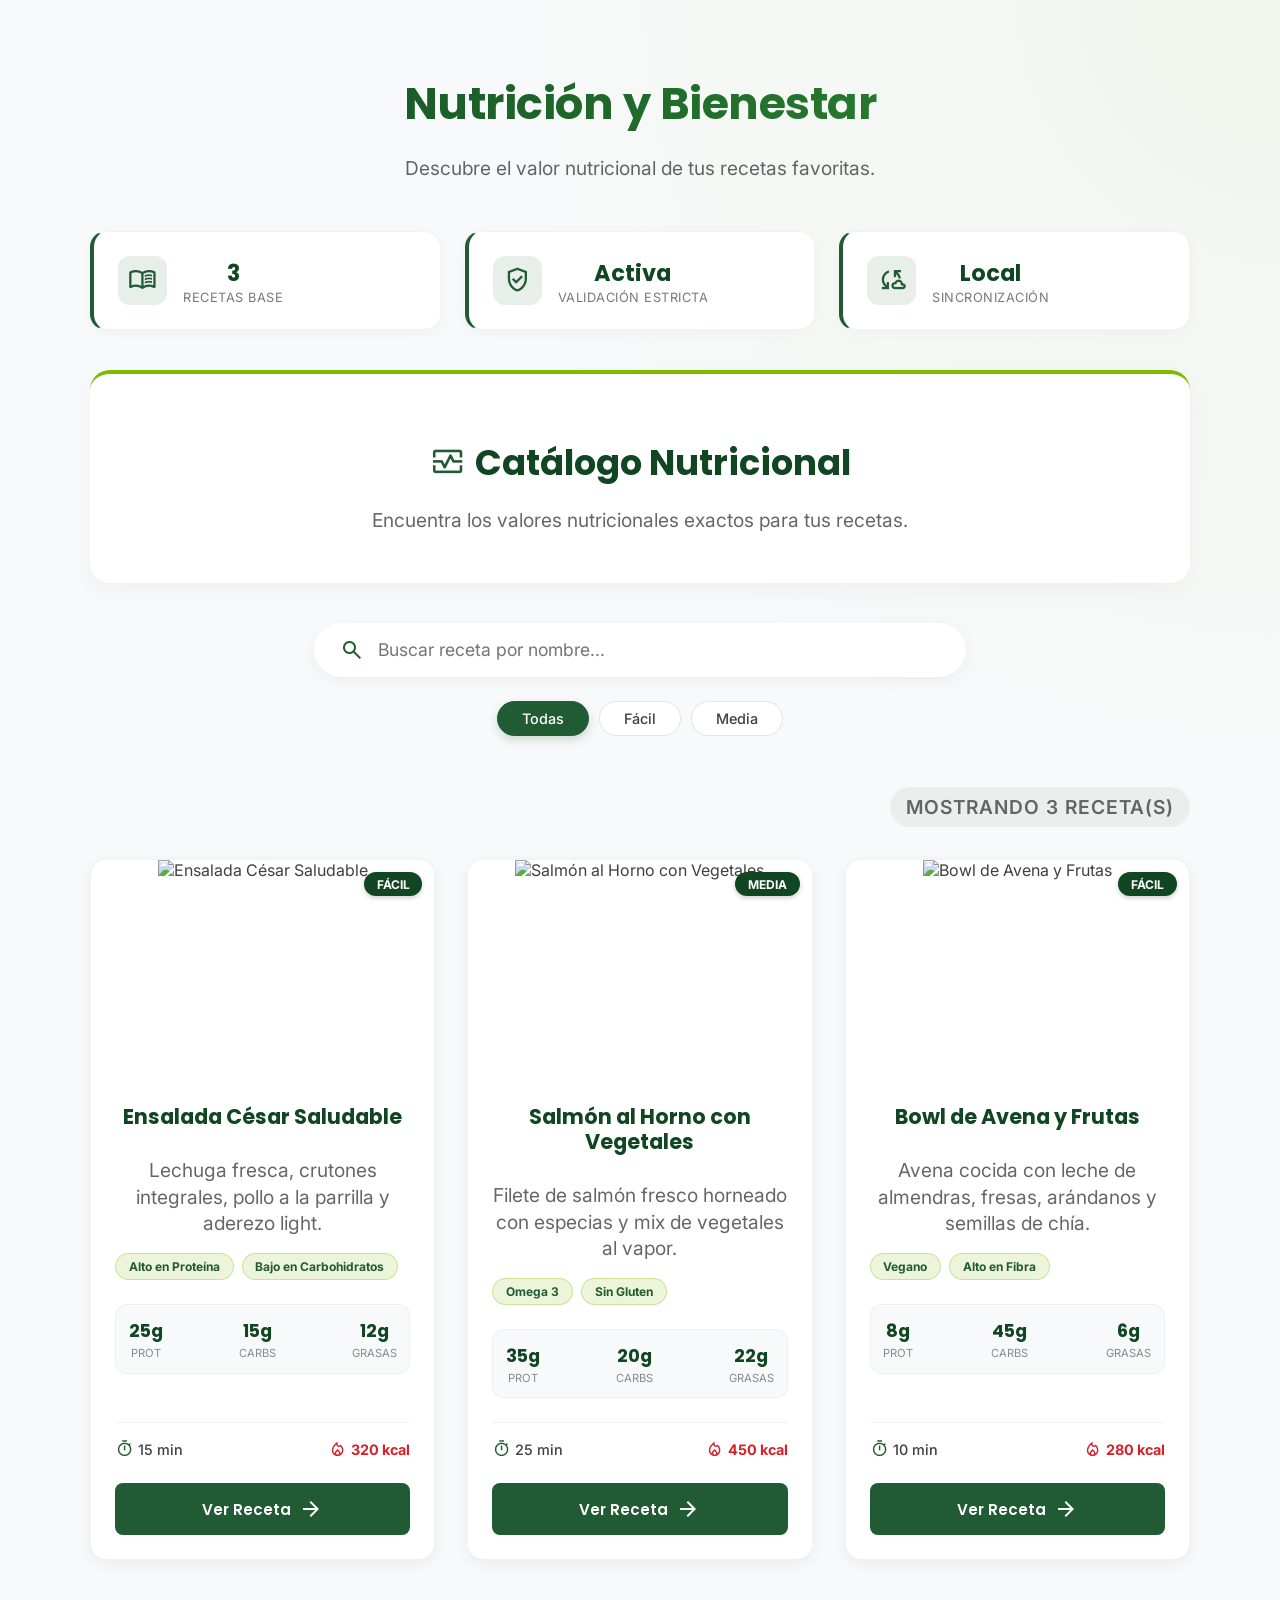
==== modulos/nutricion/index.html @ 036d816c "feat(nutricion): agrega filtros rapidos, animaciones y gradiente en el titulo" ====
<!DOCTYPE html>
<html lang="es">
<head>
    <meta charset="UTF-8">
    <meta name="viewport" content="width=device-width, initial-scale=1.0">
    <title>Nutrición - Sazón</title>
    <link rel="stylesheet" href="../../assets/css/variables.css">
    <link rel="stylesheet" href="../../assets/css/sazon.css">
    <link href="https://fonts.googleapis.com/css2?family=Inter:wght@400;500&family=Poppins:wght@600;700&display=swap" rel="stylesheet">
    <link rel="stylesheet" href="https://fonts.googleapis.com/css2?family=Material+Symbols+Outlined:opsz,wght,FILL,GRAD@24,400,0,0" />
    <link rel="stylesheet" href="nutricion.css">
</head>
<body>
    <div id="navbar"></div>
    <main class="nutricion-wrapper">
        <header class="nutricion-header">
            <div class="header-text">
                <h1>Nutrición y Bienestar</h1>
                <p>Descubre el valor nutricional de tus recetas favoritas.</p>
            </div>
<!-- 5: Santiago - Interfaz de Busqueda y Tarjetas -->
<div class="nutricion-seccion-santiago">
    <div class="stats-grid">
        <div class="stat-card">
            <span class="material-symbols-outlined stat-icon">menu_book</span>
            <div class="stat-info">
                <span class="stat-value">3</span>
                <span class="stat-label">Recetas Base</span>
            </div>
        </div>
        <div class="stat-card">
            <span class="material-symbols-outlined stat-icon">verified_user</span>
            <div class="stat-info">
                <span class="stat-value">Activa</span>
                <span class="stat-label">Validación Estricta</span>
            </div>
        </div>
        <div class="stat-card">
            <span class="material-symbols-outlined stat-icon">cloud_sync</span>
            <div class="stat-info">
                <span class="stat-value">Local</span>
                <span class="stat-label">Sincronización</span>
            </div>
        </div>
    </div>
    <div class="nutricion-hero">
        <h2 style="display: flex; justify-content: center; align-items: center; gap: 10px;"><span class="material-symbols-outlined" style="font-size: 2.2rem;">monitor_heart</span> Catálogo Nutricional</h2>
        <p>Encuentra los valores nutricionales exactos para tus recetas.</p>
    </div>
    <div class="search-box">
        <span class="material-symbols-outlined search-icon">search</span>
        <input type="text" id="buscador-nutricion" placeholder="Buscar receta por nombre..." maxlength="30" required>
    </div>
    <div class="filtros-rapidos">
        <button class="filtro-btn activo" data-filtro="todas">Todas</button>
        <button class="filtro-btn" data-filtro="Fácil">Fácil</button>
        <button class="filtro-btn" data-filtro="Media">Media</button>
    </div>
    <p id="error-busqueda" class="error-validacion">Por favor, ingrese un término de búsqueda válido (solo letras).</p>
    <p id="contador-resultados" class="contador-texto"></p>
    <div id="lista-nutricion" class="grid-recetas"></div>
</div>
</header>
</main>
<div id="footer"></div>
<script src="../../assets/js/layout.js"></script>
<script type="module" src="nutricion.ui.js"></script>
</body>
</html>
---- modulos/nutricion/nutricion.css ----
/* =========================================
   MÓDULO DE NUTRICIÓN - DISEÑO CORPORATIVO
   Paleta de colores oficial (Nutresa)
   ========================================= */

/* Variables locales por si el archivo global falla */
:root {
    --verde-noche: #114622;
    --verde-nutresa: #215B33;
    --verde-hoja: #308E33;
    --lima: #7FBA00;
    --verde-agua: #569E8F;
    --rojo-nutresa: #D6212A;
    --cafe-oscuro: #2A1605;
    --gris-texto: #3F4040;
    --marfil: #F4E4B8;
}

body {
    background-color: #F8F9FA; /* Fondo limpio, no tan amarillo */
    background-image: radial-gradient(circle at top right, rgba(127, 186, 0, 0.05), transparent 40%);
}

.nutricion-seccion-santiago {
    max-width: 1100px;
    margin: 0 auto;
    padding: 2rem 1rem;
    font-family: 'Inter', sans-serif;
    color: var(--gris-texto);
}

/* --- Stats Grid (Como en la imagen del profesor) --- */
.stats-grid {
    display: grid;
    grid-template-columns: repeat(auto-fit, minmax(200px, 1fr));
    gap: 1.5rem;
    margin-bottom: 2.5rem;
}

.stat-card {
    background: #ffffff;
    padding: 1.5rem;
    border-radius: 16px;
    display: flex;
    align-items: center;
    gap: 1rem;
    box-shadow: 0 4px 15px rgba(0,0,0,0.03);
    border: 1px solid rgba(0,0,0,0.05);
    border-left: 4px solid var(--verde-nutresa);
}

.stat-icon {
    background: rgba(33, 91, 51, 0.1);
    color: var(--verde-nutresa);
    padding: 10px;
    border-radius: 12px;
    font-size: 1.8rem;
}

.stat-info {
    display: flex;
    flex-direction: column;
}

.stat-value {
    font-family: 'Poppins', sans-serif;
    font-size: 1.4rem;
    font-weight: 700;
    color: var(--verde-noche);
}

.stat-label {
    font-size: 0.8rem;
    color: var(--gris-texto);
    opacity: 0.7;
    text-transform: uppercase;
    letter-spacing: 0.5px;
}

/* --- Hero Header --- */
.nutricion-hero {
    text-align: center;
    margin-bottom: 2.5rem;
    padding: 2rem;
    background: #ffffff;
    border-radius: 20px;
    box-shadow: 0 8px 25px rgba(0,0,0,0.04);
    border-top: 4px solid var(--lima); /* El color Lima resalta mucho */
}

.nutricion-hero h2 {
    font-family: 'Poppins', sans-serif;
    color: var(--verde-noche);
    font-size: 2.2rem;
    display: flex;
    justify-content: center;
    align-items: center;
    gap: 12px;
    margin-bottom: 0.5rem;
}

.nutricion-hero h2 .material-symbols-outlined {
    color: var(--verde-nutresa);
    font-size: 2.5rem;
}

.nutricion-hero p {
    color: var(--gris-texto);
    opacity: 0.8;
    font-size: 1.1rem;
}

/* --- Buscador --- */
.search-box {
    display: flex;
    align-items: center;
    max-width: 600px;
    margin: 0 auto 1.5rem auto;
    background: #ffffff;
    padding: 0.8rem 1.5rem;
    border-radius: 50px;
    box-shadow: 0 4px 15px rgba(0,0,0,0.05);
    border: 2px solid transparent;
    transition: all 0.3s ease;
}

.search-box:focus-within {
    border-color: var(--lima);
    box-shadow: 0 6px 20px rgba(127, 186, 0, 0.15);
}

.search-icon {
    color: var(--verde-nutresa);
    font-size: 1.5rem;
    margin-right: 12px;
}

.search-box input {
    border: none;
    outline: none;
    width: 100%;
    font-size: 1.1rem;
    color: var(--gris-texto);
    background: transparent;
    font-family: 'Inter', sans-serif;
}

/* --- Contador --- */
.contador-texto {
    font-size: 0.9rem;
    color: var(--verde-nutresa);
    background: rgba(33, 91, 51, 0.08);
    padding: 0.5rem 1rem;
    border-radius: 20px;
    margin-bottom: 2rem;
    font-weight: 600;
    display: inline-block;
    text-transform: uppercase;
    letter-spacing: 1px;
    position: relative;
    left: 50%;
    transform: translateX(-50%);
}

/* --- Grid de Recetas --- */
.grid-recetas {
    display: grid;
    grid-template-columns: repeat(auto-fill, minmax(320px, 1fr));
    gap: 2rem;
}

/* --- Tarjetas --- */
.tarjeta-receta {
    background: #ffffff;
    border-radius: 16px;
    overflow: hidden;
    box-shadow: 0 4px 15px rgba(0,0,0,0.06);
    transition: all 0.3s ease;
    display: flex;
    flex-direction: column;
    border: 1px solid rgba(0,0,0,0.05);
}

.tarjeta-receta:hover {
    transform: translateY(-5px);
    box-shadow: 0 12px 25px rgba(0,0,0,0.1);
    border-color: var(--lima);
}

.tarjeta-imagen {
    position: relative;
    height: 200px;
    width: 100%;
    overflow: hidden;
}

.tarjeta-imagen img {
    width: 100%;
    height: 100%;
    object-fit: cover;
    transition: transform 0.5s ease;
}

.tarjeta-receta:hover .tarjeta-imagen img {
    transform: scale(1.05);
}

.badge-dificultad {
    position: absolute;
    top: 12px;
    right: 12px;
    background: var(--verde-noche);
    color: #ffffff;
    padding: 0.3rem 0.8rem;
    border-radius: 20px;
    font-size: 0.75rem;
    font-weight: 700;
    text-transform: uppercase;
    box-shadow: 0 2px 5px rgba(0,0,0,0.2);
}

.tarjeta-contenido {
    padding: 1.5rem;
    display: flex;
    flex-direction: column;
    flex-grow: 1;
}

.tarjeta-contenido h3 {
    font-family: 'Poppins', sans-serif;
    color: var(--verde-noche);
    margin-bottom: 0.5rem;
    font-size: 1.3rem;
    line-height: 1.2;
}

.tarjeta-descripcion {
    font-size: 0.9rem;
    color: var(--gris-texto);
    opacity: 0.7;
    margin-bottom: 1rem;
    line-height: 1.4;
}

/* Etiquetas de Dieta (Usando el color Lima) */
.etiquetas-container {
    display: flex;
    flex-wrap: wrap;
    gap: 0.5rem;
    margin-bottom: 1.5rem;
}

.etiqueta-dieta {
    background: rgba(127, 186, 0, 0.15); /* Lima transparente */
    color: var(--verde-nutresa);
    font-size: 0.75rem;
    padding: 0.3rem 0.8rem;
    border-radius: 50px;
    font-weight: 700;
    border: 1px solid rgba(127, 186, 0, 0.3);
}

/* Macros */
.tarjeta-macros {
    display: flex;
    justify-content: space-between;
    background: #f8f9fa;
    border-radius: 12px;
    padding: 0.8rem;
    margin-bottom: 1.5rem;
    border: 1px solid rgba(0,0,0,0.04);
}

.macro {
    display: flex;
    flex-direction: column;
    align-items: center;
}

.macro .valor {
    font-family: 'Poppins', sans-serif;
    font-weight: 700;
    color: var(--verde-noche);
    font-size: 1.1rem;
}

.macro .label {
    font-size: 0.7rem;
    color: var(--gris-texto);
    opacity: 0.6;
    text-transform: uppercase;
    margin-top: 2px;
}

/* Detalles (Tiempo y Calorías) */
.tarjeta-detalles {
    display: flex;
    justify-content: space-between;
    align-items: center;
    border-top: 1px solid rgba(0,0,0,0.05);
    padding-top: 1rem;
    margin-bottom: 1.5rem;
    margin-top: auto;
}

.detalle {
    display: flex;
    align-items: center;
    gap: 4px;
    font-size: 0.9rem;
    color: var(--gris-texto);
    font-weight: 500;
}

.detalle .material-symbols-outlined {
    font-size: 1.2rem;
    color: var(--verde-nutresa);
}

.detalle.calorias {
    color: var(--rojo-nutresa);
    font-weight: 700;
}

.detalle.calorias .material-symbols-outlined {
    color: var(--rojo-nutresa);
}

/* Botón */
.btn-ver-receta {
    width: 100%;
    background: var(--verde-nutresa);
    color: #ffffff;
    border: none;
    padding: 0.9rem;
    border-radius: 8px;
    font-family: 'Poppins', sans-serif;
    font-weight: 600;
    font-size: 0.95rem;
    cursor: pointer;
    transition: background 0.3s ease;
    display: flex;
    justify-content: center;
    align-items: center;
    gap: 8px;
}

.btn-ver-receta:hover {
    background: var(--verde-noche);
}

/* Estados */
.no-resultados {
    grid-column: 1 / -1;
    text-align: center;
    padding: 4rem 2rem;
    color: var(--gris-texto);
    font-size: 1.2rem;
    background: #ffffff;
    border-radius: 16px;
    border: 2px dashed rgba(0,0,0,0.1);
}

.error-validacion {
    color: var(--rojo-nutresa);
    font-size: 0.9rem;
    margin-bottom: 1rem;
    display: none;
    font-weight: 600;
    text-align: center;
    background: rgba(214, 33, 42, 0.1);
    padding: 0.5rem;
    border-radius: 8px;
}

/* --- Estilos para el encabezado del profesor --- */
.nutricion-wrapper header, 
.nutricion-header {
    text-align: center;
    padding: 2rem 1rem 1rem 1rem;
    margin-bottom: 1rem;
}

.nutricion-wrapper header h1,
.nutricion-header h1 {
    font-family: 'Poppins', sans-serif;
    color: var(--verde-noche);
    font-size: 2.8rem;
    font-weight: 700;
    margin-bottom: 0.5rem;
    letter-spacing: -0.5px;
}

.nutricion-wrapper header p,
.nutricion-header p {
    font-family: 'Inter', sans-serif;
    color: var(--gris-texto);
    font-size: 1.2rem;
    opacity: 0.8;
}

/* --- Filtros Rápidos --- */
.filtros-rapidos {
    display: flex;
    justify-content: center;
    gap: 10px;
    margin-bottom: 2rem;
}

.filtro-btn {
    background: #ffffff;
    border: 1px solid rgba(0,0,0,0.1);
    padding: 0.5rem 1.5rem;
    border-radius: 30px;
    font-family: 'Inter', sans-serif;
    font-size: 0.9rem;
    font-weight: 500;
    color: var(--gris-texto);
    cursor: pointer;
    transition: all 0.3s ease;
}

.filtro-btn:hover {
    border-color: var(--lima);
    color: var(--verde-noche);
}

.filtro-btn.activo {
    background: var(--verde-nutresa);
    color: #ffffff;
    border-color: var(--verde-nutresa);
    box-shadow: 0 4px 10px rgba(33, 91, 51, 0.2);
}

/* --- Animación del Título --- */
.nutricion-wrapper header h1 {
    background: linear-gradient(90deg, var(--verde-noche) 0%, var(--verde-hoja) 100%);
    -webkit-background-clip: text;
    -webkit-text-fill-color: transparent;
    background-clip: text;
}

/* --- Animación de Entrada de Tarjetas --- */
@keyframes fadeInUp {
    from { opacity: 0; transform: translateY(20px); }
    to { opacity: 1; transform: translateY(0); }
}

.tarjeta-receta {
    animation: fadeInUp 0.6s ease-out forwards;
    opacity: 0; /* Empieza invisible hasta que corre la animación */
}
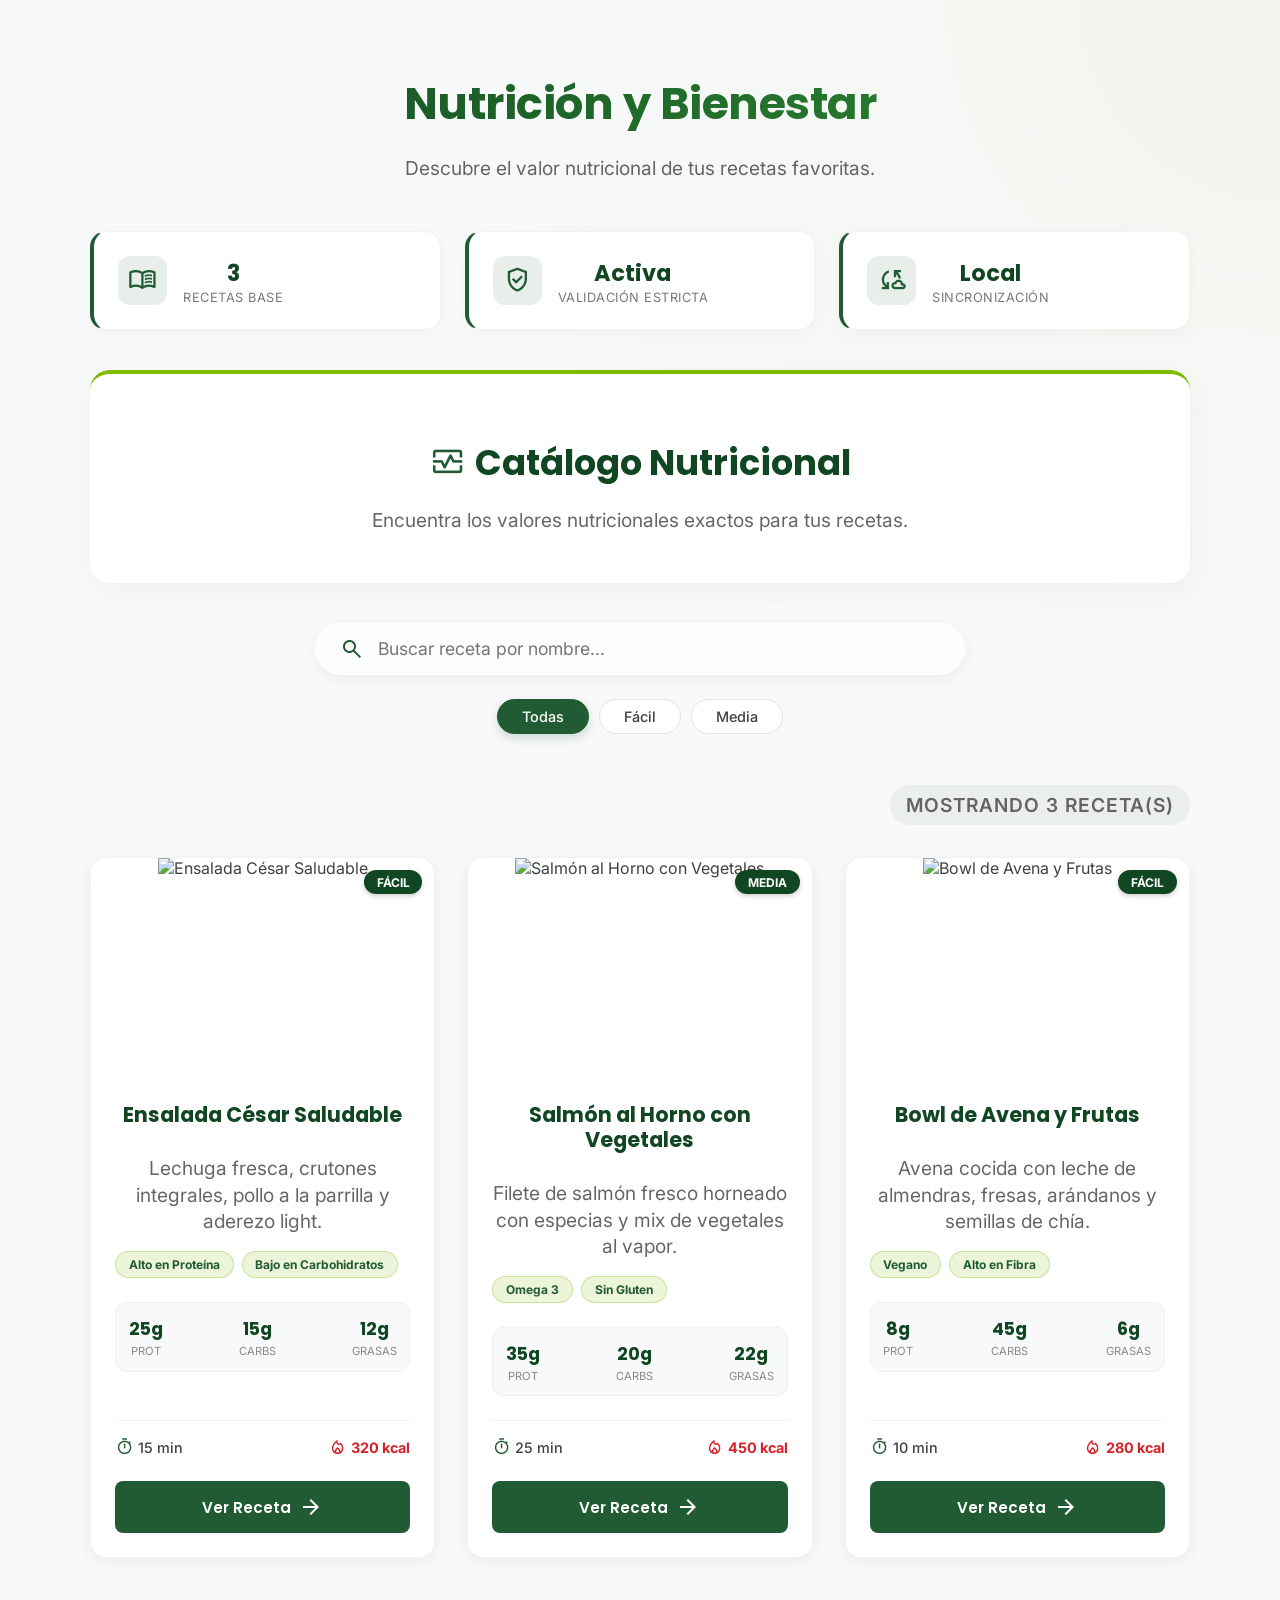
==== commit 92a056c0: "fix(nutricion): elimina atributo required del buscador para permitir carga inicial" ====
--- a/modulos/nutricion/index.html
+++ b/modulos/nutricion/index.html
@@ -18,7 +18,6 @@
                 <h1>Nutrición y Bienestar</h1>
                 <p>Descubre el valor nutricional de tus recetas favoritas.</p>
             </div>
-<!-- 5: Santiago - Interfaz de Busqueda y Tarjetas -->
 <div class="nutricion-seccion-santiago">
     <div class="stats-grid">
         <div class="stat-card">
@@ -49,7 +48,7 @@
     </div>
     <div class="search-box">
         <span class="material-symbols-outlined search-icon">search</span>
-        <input type="text" id="buscador-nutricion" placeholder="Buscar receta por nombre..." maxlength="30" required>
+        <input type="text" id="buscador-nutricion" placeholder="Buscar receta por nombre..." maxlength="30">
     </div>
     <div class="filtros-rapidos">
         <button class="filtro-btn activo" data-filtro="todas">Todas</button>
--- a/modulos/nutricion/nutricion.css
+++ b/modulos/nutricion/nutricion.css
@@ -450,3 +450,181 @@
     animation: fadeInUp 0.6s ease-out forwards;
     opacity: 0; /* Empieza invisible hasta que corre la animación */
 }
+
+/* --- Botón Volver al Catálogo (Página de Detalles) --- */
+.btn-volver {
+    display: inline-flex;
+    align-items: center;
+    gap: 8px;
+    background: #ffffff;
+    color: var(--verde-noche);
+    border: 1px solid rgba(0,0,0,0.1);
+    padding: 0.6rem 1.2rem;
+    border-radius: 30px;
+    font-family: 'Inter', sans-serif;
+    font-size: 0.95rem;
+    font-weight: 600;
+    cursor: pointer;
+    transition: all 0.3s ease;
+    text-decoration: none;
+    box-shadow: 0 2px 5px rgba(0,0,0,0.05);
+    margin-bottom: 2rem;
+}
+
+.btn-volver:hover {
+    background: var(--verde-nutresa);
+    color: #ffffff;
+    border-color: var(--verde-nutresa);
+    transform: translateX(-5px); /* Se mueve un poquito a la izquierda */
+    box-shadow: 0 5px 15px rgba(33, 91, 51, 0.2);
+}
+
+.btn-volver .material-symbols-outlined {
+    font-size: 1.2rem;
+}
+
+/* --- Botón de Despensa --- */
+.acciones-detalle {
+    margin-bottom: 2rem;
+}
+
+.btn-accion-primario {
+    display: inline-flex;
+    align-items: center;
+    gap: 8px;
+    background: var(--verde-nutresa);
+    color: #ffffff;
+    border: none;
+    padding: 0.8rem 1.5rem;
+    border-radius: 12px;
+    font-family: 'Poppins', sans-serif;
+    font-weight: 600;
+    font-size: 1rem;
+    cursor: pointer;
+    transition: all 0.3s ease;
+}
+
+.btn-accion-primario:hover {
+    background: var(--verde-noche);
+    transform: translateY(-2px);
+    box-shadow: 0 5px 15px rgba(33, 91, 51, 0.3);
+}
+
+/* --- Efecto Glassmorphism en el Buscador --- */
+.search-box {
+    background: rgba(255, 255, 255, 0.7); /* Fondo semi-transparente */
+    backdrop-filter: blur(10px); /* Efecto de cristal */
+    -webkit-backdrop-filter: blur(10px);
+    border: 1px solid rgba(255, 255, 255, 0.5);
+}
+
+/* --- Responsive Real (Para Celulares) --- */
+@media (max-width: 768px) {
+    .nutricion-hero h2 {
+        font-size: 1.8rem;
+        flex-direction: column; /* El ícono arriba del texto */
+        gap: 5px;
+    }
+    
+    .grid-recetas {
+        grid-template-columns: 1fr; /* Una tarjeta por fila */
+    }
+    
+    .detalle-wrapper {
+        margin: 1rem auto;
+    }
+    
+    .detalle-card img {
+        height: 250px;
+    }
+    
+    .detalle-info {
+        padding: 1.5rem;
+    }
+    
+    .detalle-info h1 {
+        font-size: 2rem;
+    }
+    
+    .detalle-badges {
+        flex-wrap: wrap;
+        gap: 10px;
+    }
+    
+    .stats-grid {
+        grid-template-columns: 1fr 1fr; /* Dos stats por fila */
+    }
+}
+
+/* --- Botón de Despensa --- */
+.acciones-detalle {
+    margin-bottom: 2rem;
+}
+
+.btn-accion-primario {
+    display: inline-flex;
+    align-items: center;
+    gap: 8px;
+    background: var(--verde-nutresa);
+    color: #ffffff;
+    border: none;
+    padding: 0.8rem 1.5rem;
+    border-radius: 12px;
+    font-family: 'Poppins', sans-serif;
+    font-weight: 600;
+    font-size: 1rem;
+    cursor: pointer;
+    transition: all 0.3s ease;
+}
+
+.btn-accion-primario:hover {
+    background: var(--verde-noche);
+    transform: translateY(-2px);
+    box-shadow: 0 5px 15px rgba(33, 91, 51, 0.3);
+}
+
+/* --- Efecto Glassmorphism en el Buscador --- */
+.search-box {
+    background: rgba(255, 255, 255, 0.7); /* Fondo semi-transparente */
+    backdrop-filter: blur(10px); /* Efecto de cristal */
+    -webkit-backdrop-filter: blur(10px);
+    border: 1px solid rgba(255, 255, 255, 0.5);
+}
+
+/* --- Responsive Real (Para Celulares) --- */
+@media (max-width: 768px) {
+    .nutricion-hero h2 {
+        font-size: 1.8rem;
+        flex-direction: column; /* El ícono arriba del texto */
+        gap: 5px;
+    }
+    
+    .grid-recetas {
+        grid-template-columns: 1fr; /* Una tarjeta por fila */
+    }
+    
+    .detalle-wrapper {
+        margin: 1rem auto;
+    }
+    
+    .detalle-card img {
+        height: 250px;
+    }
+    
+    .detalle-info {
+        padding: 1.5rem;
+    }
+    
+    .detalle-info h1 {
+        font-size: 2rem;
+    }
+    
+    .detalle-badges {
+        flex-wrap: wrap;
+        gap: 10px;
+    }
+    
+    .stats-grid {
+        grid-template-columns: 1fr 1fr; /* Dos stats por fila */
+    }
+}
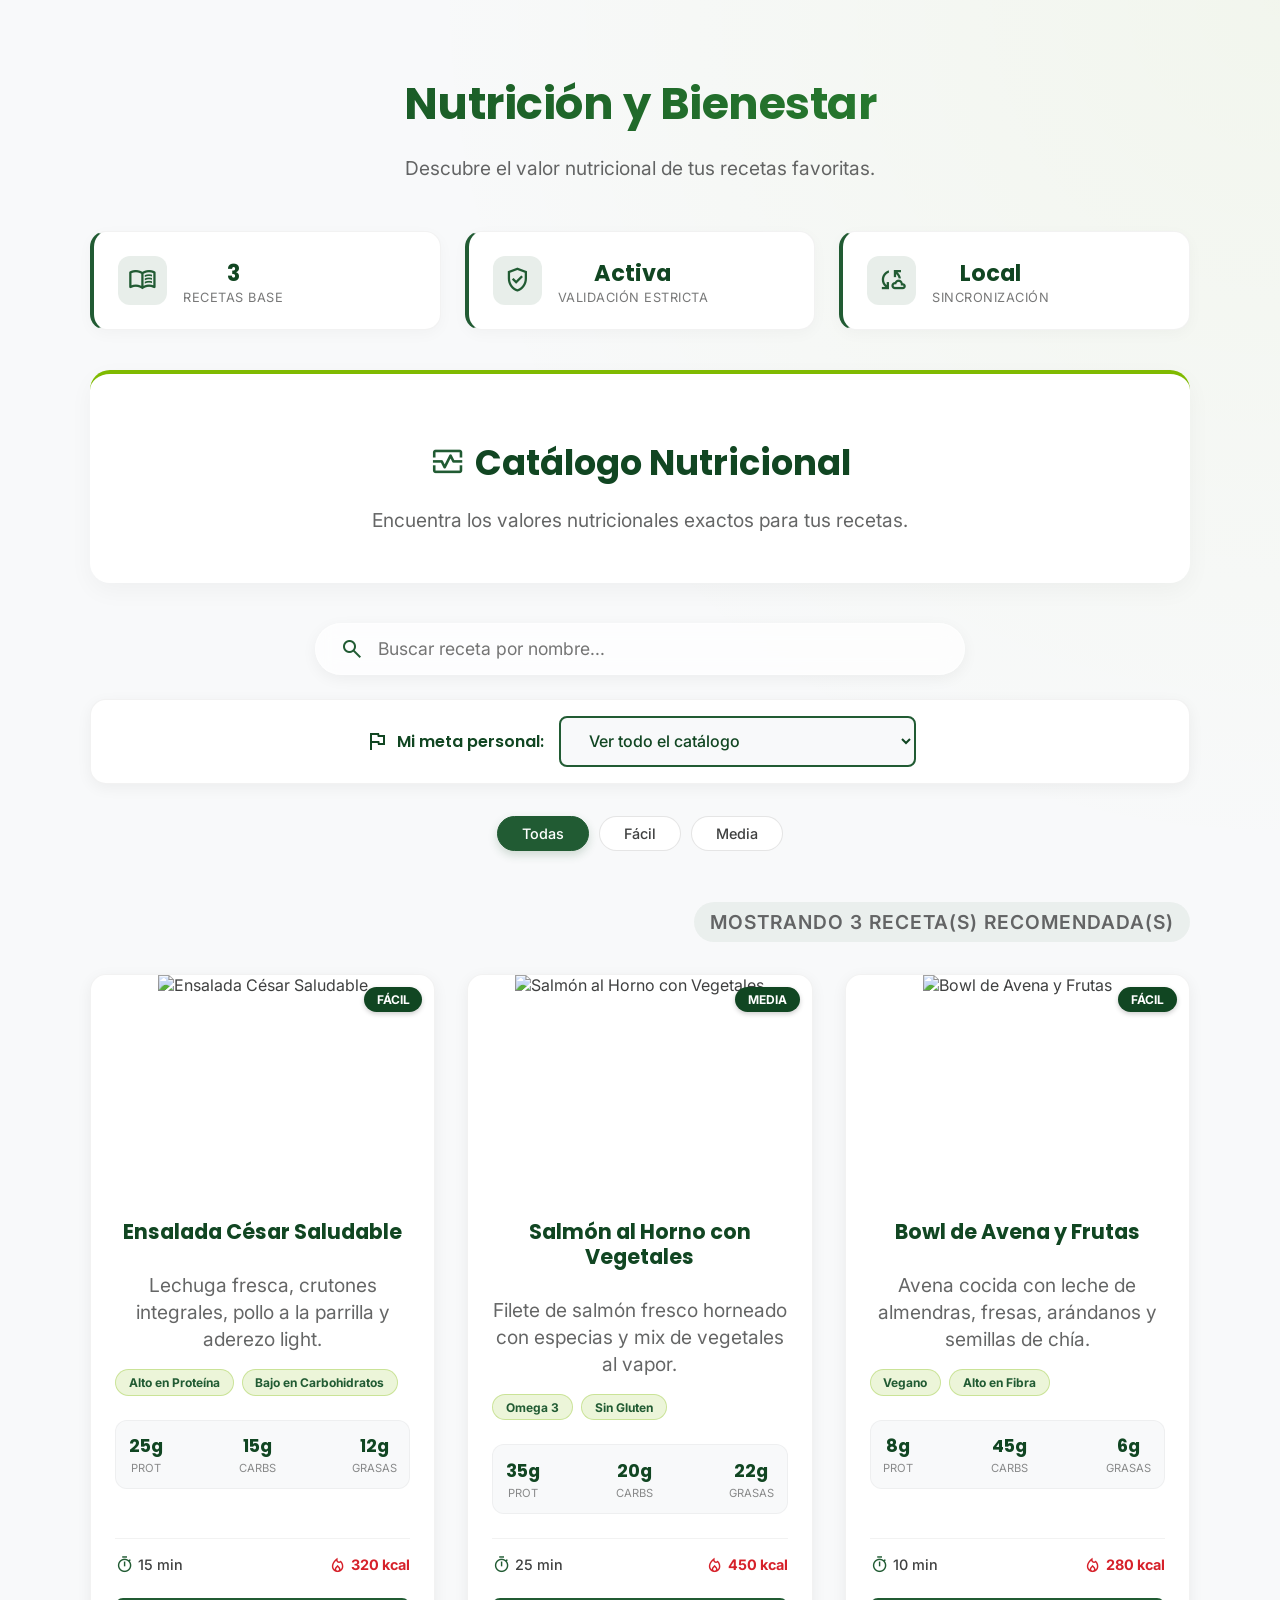
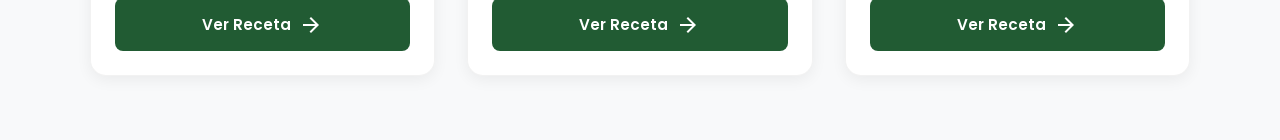
==== commit 66259194: "feat(nutricion): agrega selector de objetivos y recomendacion inteligente por perfil" ====
--- a/modulos/nutricion/index.html
+++ b/modulos/nutricion/index.html
@@ -4,7 +4,6 @@
     <meta charset="UTF-8">
     <meta name="viewport" content="width=device-width, initial-scale=1.0">
     <title>Nutrición - Sazón</title>
-    <link rel="stylesheet" href="../../assets/css/variables.css">
     <link rel="stylesheet" href="../../assets/css/sazon.css">
     <link href="https://fonts.googleapis.com/css2?family=Inter:wght@400;500&family=Poppins:wght@600;700&display=swap" rel="stylesheet">
     <link rel="stylesheet" href="https://fonts.googleapis.com/css2?family=Material+Symbols+Outlined:opsz,wght,FILL,GRAD@24,400,0,0" />
@@ -50,6 +49,14 @@
         <span class="material-symbols-outlined search-icon">search</span>
         <input type="text" id="buscador-nutricion" placeholder="Buscar receta por nombre..." maxlength="30">
     </div>
+    <div class="objetivo-selector">
+        <label for="select-objetivo"><span class="material-symbols-outlined">flag</span> Mi meta personal:</label>
+        <select id="select-objetivo">
+            <option value="todos">Ver todo el catálogo</option>
+            <option value="bajar">Bajar de peso / Perder grasa</option>
+            <option value="subir">Ganar masa muscular / Subir de peso</option>
+        </select>
+    </div>
     <div class="filtros-rapidos">
         <button class="filtro-btn activo" data-filtro="todas">Todas</button>
         <button class="filtro-btn" data-filtro="Fácil">Fácil</button>
--- a/modulos/nutricion/nutricion.css
+++ b/modulos/nutricion/nutricion.css
@@ -2,8 +2,6 @@
    MÓDULO DE NUTRICIÓN - DISEÑO CORPORATIVO
    Paleta de colores oficial (Nutresa)
    ========================================= */
-
-/* Variables locales por si el archivo global falla */
 :root {
     --verde-noche: #114622;
     --verde-nutresa: #215B33;
@@ -15,12 +13,10 @@
     --gris-texto: #3F4040;
     --marfil: #F4E4B8;
 }
-
 body {
-    background-color: #F8F9FA; /* Fondo limpio, no tan amarillo */
+    background-color: #F8F9FA; 
     background-image: radial-gradient(circle at top right, rgba(127, 186, 0, 0.05), transparent 40%);
 }
-
 .nutricion-seccion-santiago {
     max-width: 1100px;
     margin: 0 auto;
@@ -28,15 +24,12 @@
     font-family: 'Inter', sans-serif;
     color: var(--gris-texto);
 }
-
-/* --- Stats Grid (Como en la imagen del profesor) --- */
 .stats-grid {
     display: grid;
     grid-template-columns: repeat(auto-fit, minmax(200px, 1fr));
     gap: 1.5rem;
     margin-bottom: 2.5rem;
 }
-
 .stat-card {
     background: #ffffff;
     padding: 1.5rem;
@@ -48,7 +41,6 @@
     border: 1px solid rgba(0,0,0,0.05);
     border-left: 4px solid var(--verde-nutresa);
 }
-
 .stat-icon {
     background: rgba(33, 91, 51, 0.1);
     color: var(--verde-nutresa);
@@ -56,19 +48,16 @@
     border-radius: 12px;
     font-size: 1.8rem;
 }
-
 .stat-info {
     display: flex;
     flex-direction: column;
 }
-
 .stat-value {
     font-family: 'Poppins', sans-serif;
     font-size: 1.4rem;
     font-weight: 700;
     color: var(--verde-noche);
 }
-
 .stat-label {
     font-size: 0.8rem;
     color: var(--gris-texto);
@@ -76,8 +65,6 @@
     text-transform: uppercase;
     letter-spacing: 0.5px;
 }
-
-/* --- Hero Header --- */
 .nutricion-hero {
     text-align: center;
     margin-bottom: 2.5rem;
@@ -85,9 +72,8 @@
     background: #ffffff;
     border-radius: 20px;
     box-shadow: 0 8px 25px rgba(0,0,0,0.04);
-    border-top: 4px solid var(--lima); /* El color Lima resalta mucho */
-}
-
+    border-top: 4px solid var(--lima); 
+}
 .nutricion-hero h2 {
     font-family: 'Poppins', sans-serif;
     color: var(--verde-noche);
@@ -98,19 +84,15 @@
     gap: 12px;
     margin-bottom: 0.5rem;
 }
-
 .nutricion-hero h2 .material-symbols-outlined {
     color: var(--verde-nutresa);
     font-size: 2.5rem;
 }
-
 .nutricion-hero p {
     color: var(--gris-texto);
     opacity: 0.8;
     font-size: 1.1rem;
 }
-
-/* --- Buscador --- */
 .search-box {
     display: flex;
     align-items: center;
@@ -123,18 +105,15 @@
     border: 2px solid transparent;
     transition: all 0.3s ease;
 }
-
 .search-box:focus-within {
     border-color: var(--lima);
     box-shadow: 0 6px 20px rgba(127, 186, 0, 0.15);
 }
-
 .search-icon {
     color: var(--verde-nutresa);
     font-size: 1.5rem;
     margin-right: 12px;
 }
-
 .search-box input {
     border: none;
     outline: none;
@@ -144,8 +123,6 @@
     background: transparent;
     font-family: 'Inter', sans-serif;
 }
-
-/* --- Contador --- */
 .contador-texto {
     font-size: 0.9rem;
     color: var(--verde-nutresa);
@@ -161,15 +138,11 @@
     left: 50%;
     transform: translateX(-50%);
 }
-
-/* --- Grid de Recetas --- */
 .grid-recetas {
     display: grid;
     grid-template-columns: repeat(auto-fill, minmax(320px, 1fr));
     gap: 2rem;
 }
-
-/* --- Tarjetas --- */
 .tarjeta-receta {
     background: #ffffff;
     border-radius: 16px;
@@ -180,31 +153,26 @@
     flex-direction: column;
     border: 1px solid rgba(0,0,0,0.05);
 }
-
 .tarjeta-receta:hover {
     transform: translateY(-5px);
     box-shadow: 0 12px 25px rgba(0,0,0,0.1);
     border-color: var(--lima);
 }
-
 .tarjeta-imagen {
     position: relative;
     height: 200px;
     width: 100%;
     overflow: hidden;
 }
-
 .tarjeta-imagen img {
     width: 100%;
     height: 100%;
     object-fit: cover;
     transition: transform 0.5s ease;
 }
-
 .tarjeta-receta:hover .tarjeta-imagen img {
     transform: scale(1.05);
 }
-
 .badge-dificultad {
     position: absolute;
     top: 12px;
@@ -218,14 +186,12 @@
     text-transform: uppercase;
     box-shadow: 0 2px 5px rgba(0,0,0,0.2);
 }
-
 .tarjeta-contenido {
     padding: 1.5rem;
     display: flex;
     flex-direction: column;
     flex-grow: 1;
 }
-
 .tarjeta-contenido h3 {
     font-family: 'Poppins', sans-serif;
     color: var(--verde-noche);
@@ -233,7 +199,6 @@
     font-size: 1.3rem;
     line-height: 1.2;
 }
-
 .tarjeta-descripcion {
     font-size: 0.9rem;
     color: var(--gris-texto);
@@ -241,17 +206,14 @@
     margin-bottom: 1rem;
     line-height: 1.4;
 }
-
-/* Etiquetas de Dieta (Usando el color Lima) */
 .etiquetas-container {
     display: flex;
     flex-wrap: wrap;
     gap: 0.5rem;
     margin-bottom: 1.5rem;
 }
-
 .etiqueta-dieta {
-    background: rgba(127, 186, 0, 0.15); /* Lima transparente */
+    background: rgba(127, 186, 0, 0.15); 
     color: var(--verde-nutresa);
     font-size: 0.75rem;
     padding: 0.3rem 0.8rem;
@@ -259,8 +221,6 @@
     font-weight: 700;
     border: 1px solid rgba(127, 186, 0, 0.3);
 }
-
-/* Macros */
 .tarjeta-macros {
     display: flex;
     justify-content: space-between;
@@ -270,20 +230,17 @@
     margin-bottom: 1.5rem;
     border: 1px solid rgba(0,0,0,0.04);
 }
-
 .macro {
     display: flex;
     flex-direction: column;
     align-items: center;
 }
-
 .macro .valor {
     font-family: 'Poppins', sans-serif;
     font-weight: 700;
     color: var(--verde-noche);
     font-size: 1.1rem;
 }
-
 .macro .label {
     font-size: 0.7rem;
     color: var(--gris-texto);
@@ -291,8 +248,6 @@
     text-transform: uppercase;
     margin-top: 2px;
 }
-
-/* Detalles (Tiempo y Calorías) */
 .tarjeta-detalles {
     display: flex;
     justify-content: space-between;
@@ -302,7 +257,6 @@
     margin-bottom: 1.5rem;
     margin-top: auto;
 }
-
 .detalle {
     display: flex;
     align-items: center;
@@ -311,22 +265,17 @@
     color: var(--gris-texto);
     font-weight: 500;
 }
-
 .detalle .material-symbols-outlined {
     font-size: 1.2rem;
     color: var(--verde-nutresa);
 }
-
 .detalle.calorias {
     color: var(--rojo-nutresa);
     font-weight: 700;
 }
-
 .detalle.calorias .material-symbols-outlined {
     color: var(--rojo-nutresa);
 }
-
-/* Botón */
 .btn-ver-receta {
     width: 100%;
     background: var(--verde-nutresa);
@@ -344,12 +293,9 @@
     align-items: center;
     gap: 8px;
 }
-
 .btn-ver-receta:hover {
     background: var(--verde-noche);
 }
-
-/* Estados */
 .no-resultados {
     grid-column: 1 / -1;
     text-align: center;
@@ -360,7 +306,6 @@
     border-radius: 16px;
     border: 2px dashed rgba(0,0,0,0.1);
 }
-
 .error-validacion {
     color: var(--rojo-nutresa);
     font-size: 0.9rem;
@@ -372,15 +317,12 @@
     padding: 0.5rem;
     border-radius: 8px;
 }
-
-/* --- Estilos para el encabezado del profesor --- */
 .nutricion-wrapper header, 
 .nutricion-header {
     text-align: center;
     padding: 2rem 1rem 1rem 1rem;
     margin-bottom: 1rem;
 }
-
 .nutricion-wrapper header h1,
 .nutricion-header h1 {
     font-family: 'Poppins', sans-serif;
@@ -390,7 +332,6 @@
     margin-bottom: 0.5rem;
     letter-spacing: -0.5px;
 }
-
 .nutricion-wrapper header p,
 .nutricion-header p {
     font-family: 'Inter', sans-serif;
@@ -398,15 +339,12 @@
     font-size: 1.2rem;
     opacity: 0.8;
 }
-
-/* --- Filtros Rápidos --- */
 .filtros-rapidos {
     display: flex;
     justify-content: center;
     gap: 10px;
     margin-bottom: 2rem;
 }
-
 .filtro-btn {
     background: #ffffff;
     border: 1px solid rgba(0,0,0,0.1);
@@ -419,39 +357,30 @@
     cursor: pointer;
     transition: all 0.3s ease;
 }
-
 .filtro-btn:hover {
     border-color: var(--lima);
     color: var(--verde-noche);
 }
-
 .filtro-btn.activo {
     background: var(--verde-nutresa);
     color: #ffffff;
     border-color: var(--verde-nutresa);
     box-shadow: 0 4px 10px rgba(33, 91, 51, 0.2);
 }
-
-/* --- Animación del Título --- */
 .nutricion-wrapper header h1 {
     background: linear-gradient(90deg, var(--verde-noche) 0%, var(--verde-hoja) 100%);
     -webkit-background-clip: text;
     -webkit-text-fill-color: transparent;
     background-clip: text;
 }
-
-/* --- Animación de Entrada de Tarjetas --- */
 @keyframes fadeInUp {
     from { opacity: 0; transform: translateY(20px); }
     to { opacity: 1; transform: translateY(0); }
 }
-
 .tarjeta-receta {
     animation: fadeInUp 0.6s ease-out forwards;
-    opacity: 0; /* Empieza invisible hasta que corre la animación */
-}
-
-/* --- Botón Volver al Catálogo (Página de Detalles) --- */
+    opacity: 0; 
+}
 .btn-volver {
     display: inline-flex;
     align-items: center;
@@ -470,24 +399,19 @@
     box-shadow: 0 2px 5px rgba(0,0,0,0.05);
     margin-bottom: 2rem;
 }
-
 .btn-volver:hover {
     background: var(--verde-nutresa);
     color: #ffffff;
     border-color: var(--verde-nutresa);
-    transform: translateX(-5px); /* Se mueve un poquito a la izquierda */
+    transform: translateX(-5px); 
     box-shadow: 0 5px 15px rgba(33, 91, 51, 0.2);
 }
-
 .btn-volver .material-symbols-outlined {
     font-size: 1.2rem;
 }
-
-/* --- Botón de Despensa --- */
 .acciones-detalle {
     margin-bottom: 2rem;
 }
-
 .btn-accion-primario {
     display: inline-flex;
     align-items: center;
@@ -503,64 +427,49 @@
     cursor: pointer;
     transition: all 0.3s ease;
 }
-
 .btn-accion-primario:hover {
     background: var(--verde-noche);
     transform: translateY(-2px);
     box-shadow: 0 5px 15px rgba(33, 91, 51, 0.3);
 }
-
-/* --- Efecto Glassmorphism en el Buscador --- */
 .search-box {
-    background: rgba(255, 255, 255, 0.7); /* Fondo semi-transparente */
-    backdrop-filter: blur(10px); /* Efecto de cristal */
+    background: rgba(255, 255, 255, 0.7); 
+    backdrop-filter: blur(10px); 
     -webkit-backdrop-filter: blur(10px);
     border: 1px solid rgba(255, 255, 255, 0.5);
 }
-
-/* --- Responsive Real (Para Celulares) --- */
 @media (max-width: 768px) {
     .nutricion-hero h2 {
         font-size: 1.8rem;
-        flex-direction: column; /* El ícono arriba del texto */
+        flex-direction: column; 
         gap: 5px;
     }
-    
     .grid-recetas {
-        grid-template-columns: 1fr; /* Una tarjeta por fila */
-    }
-    
+        grid-template-columns: 1fr; 
+    }
     .detalle-wrapper {
         margin: 1rem auto;
     }
-    
     .detalle-card img {
         height: 250px;
     }
-    
     .detalle-info {
         padding: 1.5rem;
     }
-    
     .detalle-info h1 {
         font-size: 2rem;
     }
-    
     .detalle-badges {
         flex-wrap: wrap;
         gap: 10px;
     }
-    
     .stats-grid {
-        grid-template-columns: 1fr 1fr; /* Dos stats por fila */
-    }
-}
-
-/* --- Botón de Despensa --- */
+        grid-template-columns: 1fr 1fr; 
+    }
+}
 .acciones-detalle {
     margin-bottom: 2rem;
 }
-
 .btn-accion-primario {
     display: inline-flex;
     align-items: center;
@@ -576,55 +485,86 @@
     cursor: pointer;
     transition: all 0.3s ease;
 }
-
 .btn-accion-primario:hover {
     background: var(--verde-noche);
     transform: translateY(-2px);
     box-shadow: 0 5px 15px rgba(33, 91, 51, 0.3);
 }
-
-/* --- Efecto Glassmorphism en el Buscador --- */
 .search-box {
-    background: rgba(255, 255, 255, 0.7); /* Fondo semi-transparente */
-    backdrop-filter: blur(10px); /* Efecto de cristal */
+    background: rgba(255, 255, 255, 0.7); 
+    backdrop-filter: blur(10px); 
     -webkit-backdrop-filter: blur(10px);
     border: 1px solid rgba(255, 255, 255, 0.5);
 }
-
-/* --- Responsive Real (Para Celulares) --- */
 @media (max-width: 768px) {
     .nutricion-hero h2 {
         font-size: 1.8rem;
-        flex-direction: column; /* El ícono arriba del texto */
+        flex-direction: column; 
         gap: 5px;
     }
-    
     .grid-recetas {
-        grid-template-columns: 1fr; /* Una tarjeta por fila */
-    }
-    
+        grid-template-columns: 1fr; 
+    }
     .detalle-wrapper {
         margin: 1rem auto;
     }
-    
     .detalle-card img {
         height: 250px;
     }
-    
     .detalle-info {
         padding: 1.5rem;
     }
-    
     .detalle-info h1 {
         font-size: 2rem;
     }
-    
     .detalle-badges {
         flex-wrap: wrap;
         gap: 10px;
     }
-    
     .stats-grid {
-        grid-template-columns: 1fr 1fr; /* Dos stats por fila */
-    }
-}
+        grid-template-columns: 1fr 1fr; 
+    }
+}
+
+/* --- Selector de Objetivos --- */
+.objetivo-selector {
+    display: flex;
+    align-items: center;
+    justify-content: center;
+    gap: 15px;
+    margin-bottom: 2rem;
+    background: #ffffff;
+    padding: 1rem 2rem;
+    border-radius: 16px;
+    box-shadow: 0 4px 15px rgba(0,0,0,0.05);
+    border: 1px solid rgba(0,0,0,0.05);
+    flex-wrap: wrap;
+}
+
+.objetivo-selector label {
+    font-family: 'Poppins', sans-serif;
+    font-weight: 600;
+    color: var(--verde-noche);
+    display: flex;
+    align-items: center;
+    gap: 8px;
+}
+
+.objetivo-selector select {
+    padding: 0.8rem 1.5rem;
+    border-radius: 8px;
+    border: 2px solid var(--verde-nutresa);
+    background-color: #f8f9fa;
+    font-family: 'Inter', sans-serif;
+    font-size: 1rem;
+    color: var(--verde-noche);
+    font-weight: 500;
+    cursor: pointer;
+    outline: none;
+    transition: all 0.3s ease;
+}
+
+.objetivo-selector select:hover {
+    background-color: #ffffff;
+    box-shadow: 0 4px 10px rgba(33, 91, 51, 0.1);
+}
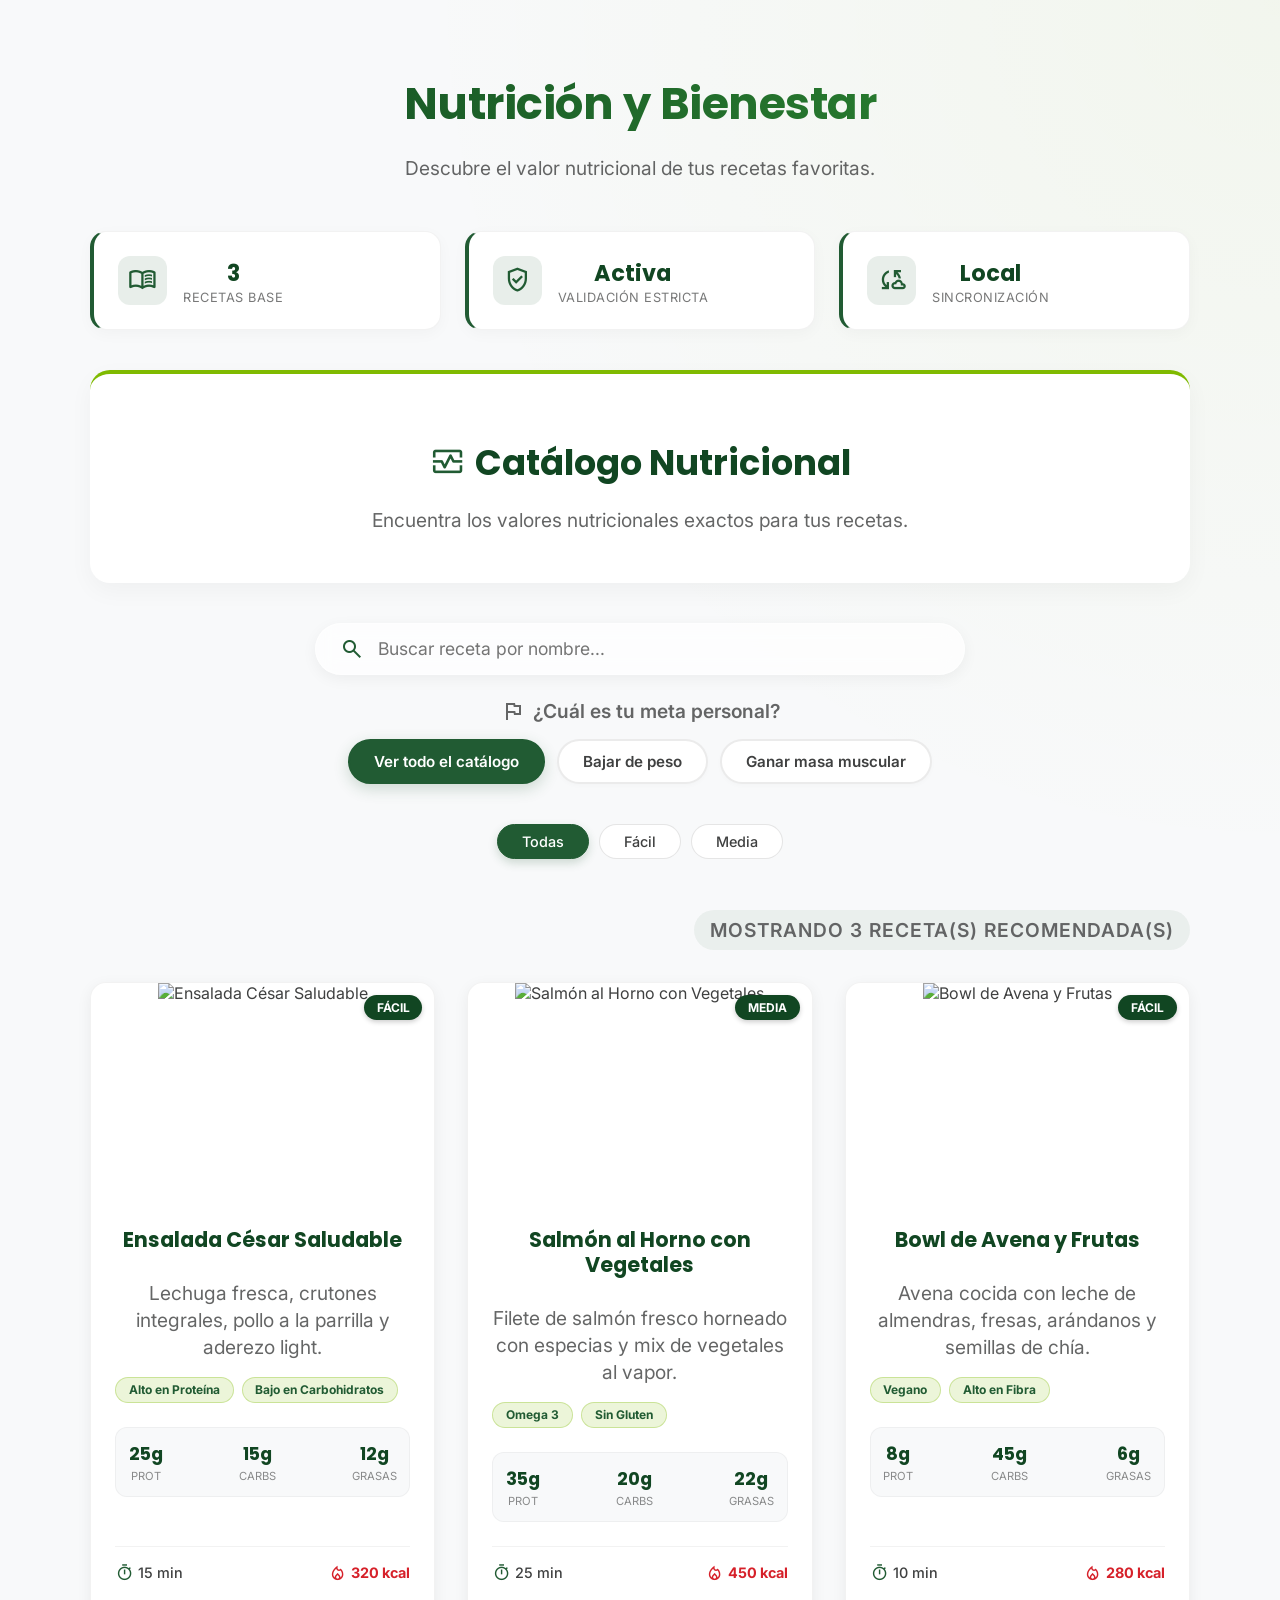
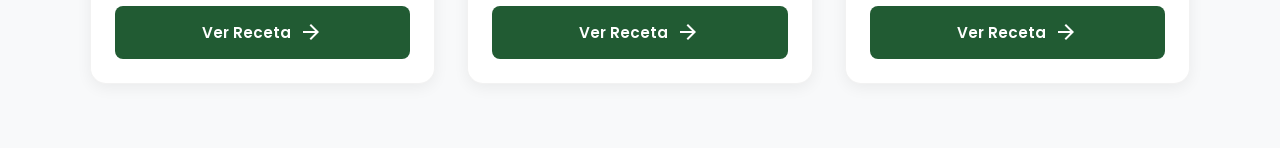
==== commit e3030a6d: "style(nutricion): reemplaza select nativo por botones esteticos de objetivos" ====
--- a/modulos/nutricion/index.html
+++ b/modulos/nutricion/index.html
@@ -50,12 +50,12 @@
         <input type="text" id="buscador-nutricion" placeholder="Buscar receta por nombre..." maxlength="30">
     </div>
     <div class="objetivo-selector">
-        <label for="select-objetivo"><span class="material-symbols-outlined">flag</span> Mi meta personal:</label>
-        <select id="select-objetivo">
-            <option value="todos">Ver todo el catálogo</option>
-            <option value="bajar">Bajar de peso / Perder grasa</option>
-            <option value="subir">Ganar masa muscular / Subir de peso</option>
-        </select>
+        <p class="objetivo-titulo"><span class="material-symbols-outlined">flag</span> ¿Cuál es tu meta personal?</p>
+        <div class="objetivo-botones">
+            <button class="objetivo-btn activo" data-objetivo="todos">Ver todo el catálogo</button>
+            <button class="objetivo-btn" data-objetivo="bajar">Bajar de peso</button>
+            <button class="objetivo-btn" data-objetivo="subir">Ganar masa muscular</button>
+        </div>
     </div>
     <div class="filtros-rapidos">
         <button class="filtro-btn activo" data-filtro="todas">Todas</button>
--- a/modulos/nutricion/nutricion.css
+++ b/modulos/nutricion/nutricion.css
@@ -526,45 +526,118 @@
     }
 }
 
-/* --- Selector de Objetivos --- */
+
+.objetivo-selector label {
+    font-family: 'Poppins', sans-serif;
+    font-weight: 600;
+    color: var(--verde-noche);
+    display: flex;
+    align-items: center;
+    gap: 8px;
+}
+
+
+
+/* --- Selector de Objetivos Estético (Pills) --- */
 .objetivo-selector {
-    display: flex;
-    align-items: center;
+    text-align: center;
+    margin-bottom: 2.5rem;
+}
+
+.objetivo-titulo {
+    font-family: 'Poppins', sans-serif;
+    font-weight: 600;
+    color: var(--verde-noche);
+    font-size: 1.1rem;
+    margin-bottom: 1rem;
+    display: flex;
     justify-content: center;
-    gap: 15px;
-    margin-bottom: 2rem;
-    background: #ffffff;
-    padding: 1rem 2rem;
-    border-radius: 16px;
-    box-shadow: 0 4px 15px rgba(0,0,0,0.05);
-    border: 1px solid rgba(0,0,0,0.05);
+    align-items: center;
+    gap: 8px;
+}
+
+.objetivo-botones {
+    display: flex;
+    justify-content: center;
+    gap: 12px;
     flex-wrap: wrap;
 }
 
-.objetivo-selector label {
-    font-family: 'Poppins', sans-serif;
-    font-weight: 600;
-    color: var(--verde-noche);
-    display: flex;
+.objetivo-btn {
+    background: #ffffff;
+    color: var(--gris-texto);
+    border: 2px solid rgba(0,0,0,0.08);
+    padding: 0.7rem 1.5rem;
+    border-radius: 30px;
+    font-family: 'Inter', sans-serif;
+    font-size: 0.95rem;
+    font-weight: 600;
+    cursor: pointer;
+    transition: all 0.3s ease;
+    box-shadow: 0 2px 5px rgba(0,0,0,0.02);
+}
+
+.objetivo-btn:hover {
+    border-color: var(--lima);
+    color: var(--verde-noche);
+    transform: translateY(-2px);
+}
+
+.objetivo-btn.activo {
+    background: var(--verde-nutresa);
+    color: #ffffff;
+    border-color: var(--verde-nutresa);
+    box-shadow: 0 5px 15px rgba(33, 91, 51, 0.2);
+}
+
+/* --- Selector de Objetivos Estético (Pills) --- */
+.objetivo-selector {
+    text-align: center;
+    margin-bottom: 2.5rem;
+}
+
+.objetivo-titulo {
+    font-family: 'Poppins', sans-serif;
+    font-weight: 600;
+    color: var(--verde-noche);
+    font-size: 1.1rem;
+    margin-bottom: 1rem;
+    display: flex;
+    justify-content: center;
     align-items: center;
     gap: 8px;
 }
 
-.objetivo-selector select {
-    padding: 0.8rem 1.5rem;
-    border-radius: 8px;
-    border: 2px solid var(--verde-nutresa);
-    background-color: #f8f9fa;
+.objetivo-botones {
+    display: flex;
+    justify-content: center;
+    gap: 12px;
+    flex-wrap: wrap;
+}
+
+.objetivo-btn {
+    background: #ffffff;
+    color: var(--gris-texto);
+    border: 2px solid rgba(0,0,0,0.08);
+    padding: 0.7rem 1.5rem;
+    border-radius: 30px;
     font-family: 'Inter', sans-serif;
-    font-size: 1rem;
-    color: var(--verde-noche);
-    font-weight: 500;
+    font-size: 0.95rem;
+    font-weight: 600;
     cursor: pointer;
-    outline: none;
-    transition: all 0.3s ease;
-}
-
-.objetivo-selector select:hover {
-    background-color: #ffffff;
-    box-shadow: 0 4px 10px rgba(33, 91, 51, 0.1);
-}
+    transition: all 0.3s ease;
+    box-shadow: 0 2px 5px rgba(0,0,0,0.02);
+}
+
+.objetivo-btn:hover {
+    border-color: var(--lima);
+    color: var(--verde-noche);
+    transform: translateY(-2px);
+}
+
+.objetivo-btn.activo {
+    background: var(--verde-nutresa);
+    color: #ffffff;
+    border-color: var(--verde-nutresa);
+    box-shadow: 0 5px 15px rgba(33, 91, 51, 0.2);
+}
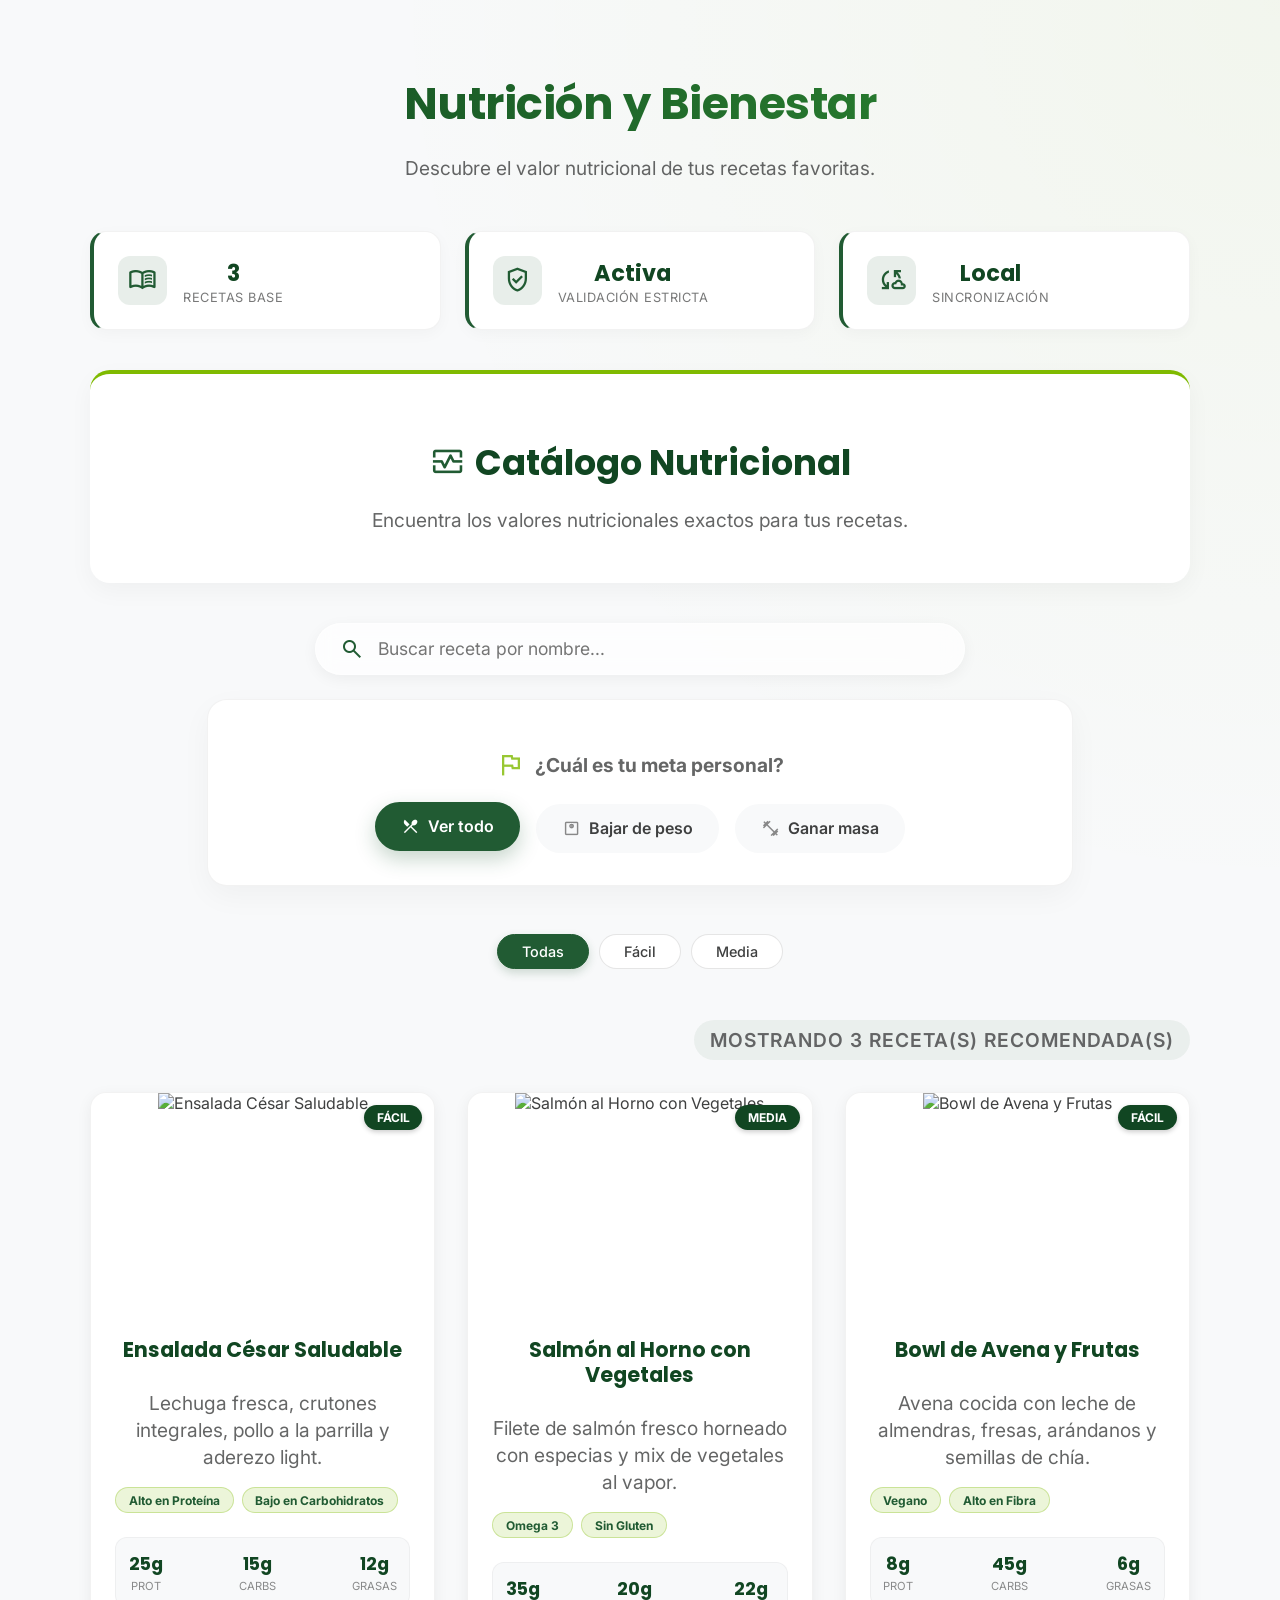
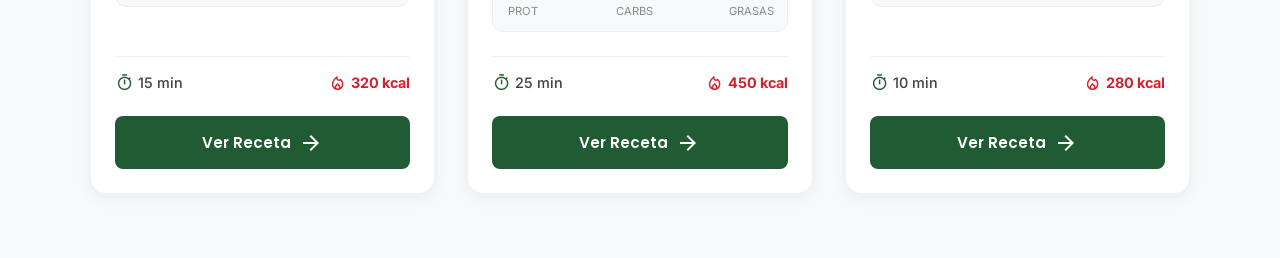
==== commit 325c5262: "style(nutricion): mejora visual del panel de objetivos con iconos y sombras" ====
--- a/modulos/nutricion/index.html
+++ b/modulos/nutricion/index.html
@@ -52,9 +52,15 @@
     <div class="objetivo-selector">
         <p class="objetivo-titulo"><span class="material-symbols-outlined">flag</span> ¿Cuál es tu meta personal?</p>
         <div class="objetivo-botones">
-            <button class="objetivo-btn activo" data-objetivo="todos">Ver todo el catálogo</button>
-            <button class="objetivo-btn" data-objetivo="bajar">Bajar de peso</button>
-            <button class="objetivo-btn" data-objetivo="subir">Ganar masa muscular</button>
+            <button class="objetivo-btn activo" data-objetivo="todos">
+                <span class="material-symbols-outlined">restaurant_menu</span> Ver todo
+            </button>
+            <button class="objetivo-btn" data-objetivo="bajar">
+                <span class="material-symbols-outlined">monitor_weight</span> Bajar de peso
+            </button>
+            <button class="objetivo-btn" data-objetivo="subir">
+                <span class="material-symbols-outlined">fitness_center</span> Ganar masa
+            </button>
         </div>
     </div>
     <div class="filtros-rapidos">
--- a/modulos/nutricion/nutricion.css
+++ b/modulos/nutricion/nutricion.css
@@ -527,117 +527,99 @@
 }
 
 
-.objetivo-selector label {
-    font-family: 'Poppins', sans-serif;
-    font-weight: 600;
-    color: var(--verde-noche);
+
+
+
+
+
+
+
+
+
+
+
+
+
+
+
+/* --- Panel de Control de Objetivos (Premium) --- */
+.objetivo-selector {
+    background: #ffffff;
+    max-width: 800px;
+    margin: 0 auto 3rem auto;
+    padding: 2rem;
+    border-radius: 20px;
+    box-shadow: 0 10px 30px rgba(0,0,0,0.04);
+    border: 1px solid rgba(0,0,0,0.05);
+    text-align: center;
+}
+
+.objetivo-titulo {
+    font-family: 'Poppins', sans-serif;
+    font-weight: 700;
+    color: var(--verde-noche);
+    font-size: 1.3rem;
+    margin-bottom: 1.5rem;
+    display: flex;
+    justify-content: center;
+    align-items: center;
+    gap: 10px;
+}
+
+.objetivo-titulo .material-symbols-outlined {
+    color: var(--lima);
+    font-size: 1.8rem;
+}
+
+.objetivo-botones {
+    display: flex;
+    justify-content: center;
+    gap: 1rem;
+    flex-wrap: wrap;
+}
+
+.objetivo-btn {
     display: flex;
     align-items: center;
     gap: 8px;
-}
-
-
-
-/* --- Selector de Objetivos Estético (Pills) --- */
-.objetivo-selector {
-    text-align: center;
-    margin-bottom: 2.5rem;
-}
-
-.objetivo-titulo {
-    font-family: 'Poppins', sans-serif;
-    font-weight: 600;
-    color: var(--verde-noche);
-    font-size: 1.1rem;
-    margin-bottom: 1rem;
-    display: flex;
-    justify-content: center;
-    align-items: center;
-    gap: 8px;
-}
-
-.objetivo-botones {
-    display: flex;
-    justify-content: center;
-    gap: 12px;
-    flex-wrap: wrap;
-}
-
-.objetivo-btn {
-    background: #ffffff;
-    color: var(--gris-texto);
-    border: 2px solid rgba(0,0,0,0.08);
-    padding: 0.7rem 1.5rem;
-    border-radius: 30px;
+    background: #f8f9fa;
+    color: var(--gris-texto);
+    border: 2px solid transparent;
+    padding: 0.8rem 1.5rem;
+    border-radius: 50px;
     font-family: 'Inter', sans-serif;
-    font-size: 0.95rem;
+    font-size: 1rem;
     font-weight: 600;
     cursor: pointer;
     transition: all 0.3s ease;
-    box-shadow: 0 2px 5px rgba(0,0,0,0.02);
+}
+
+.objetivo-btn .material-symbols-outlined {
+    font-size: 1.2rem;
+    color: #888;
+    transition: color 0.3s ease;
 }
 
 .objetivo-btn:hover {
+    background: #ffffff;
     border-color: var(--lima);
     color: var(--verde-noche);
-    transform: translateY(-2px);
+    transform: translateY(-3px);
+    box-shadow: 0 5px 15px rgba(0,0,0,0.05);
+}
+
+.objetivo-btn:hover .material-symbols-outlined {
+    color: var(--verde-nutresa);
 }
 
 .objetivo-btn.activo {
     background: var(--verde-nutresa);
     color: #ffffff;
     border-color: var(--verde-nutresa);
-    box-shadow: 0 5px 15px rgba(33, 91, 51, 0.2);
-}
-
-/* --- Selector de Objetivos Estético (Pills) --- */
-.objetivo-selector {
-    text-align: center;
-    margin-bottom: 2.5rem;
-}
-
-.objetivo-titulo {
-    font-family: 'Poppins', sans-serif;
-    font-weight: 600;
-    color: var(--verde-noche);
-    font-size: 1.1rem;
-    margin-bottom: 1rem;
-    display: flex;
-    justify-content: center;
-    align-items: center;
-    gap: 8px;
-}
-
-.objetivo-botones {
-    display: flex;
-    justify-content: center;
-    gap: 12px;
-    flex-wrap: wrap;
-}
-
-.objetivo-btn {
-    background: #ffffff;
-    color: var(--gris-texto);
-    border: 2px solid rgba(0,0,0,0.08);
-    padding: 0.7rem 1.5rem;
-    border-radius: 30px;
-    font-family: 'Inter', sans-serif;
-    font-size: 0.95rem;
-    font-weight: 600;
-    cursor: pointer;
-    transition: all 0.3s ease;
-    box-shadow: 0 2px 5px rgba(0,0,0,0.02);
-}
-
-.objetivo-btn:hover {
-    border-color: var(--lima);
-    color: var(--verde-noche);
+    box-shadow: 0 8px 20px rgba(33, 91, 51, 0.25);
     transform: translateY(-2px);
 }
 
-.objetivo-btn.activo {
-    background: var(--verde-nutresa);
-    color: #ffffff;
-    border-color: var(--verde-nutresa);
-    box-shadow: 0 5px 15px rgba(33, 91, 51, 0.2);
-}
+.objetivo-btn.activo .material-symbols-outlined {
+    color: #ffffff;
+}
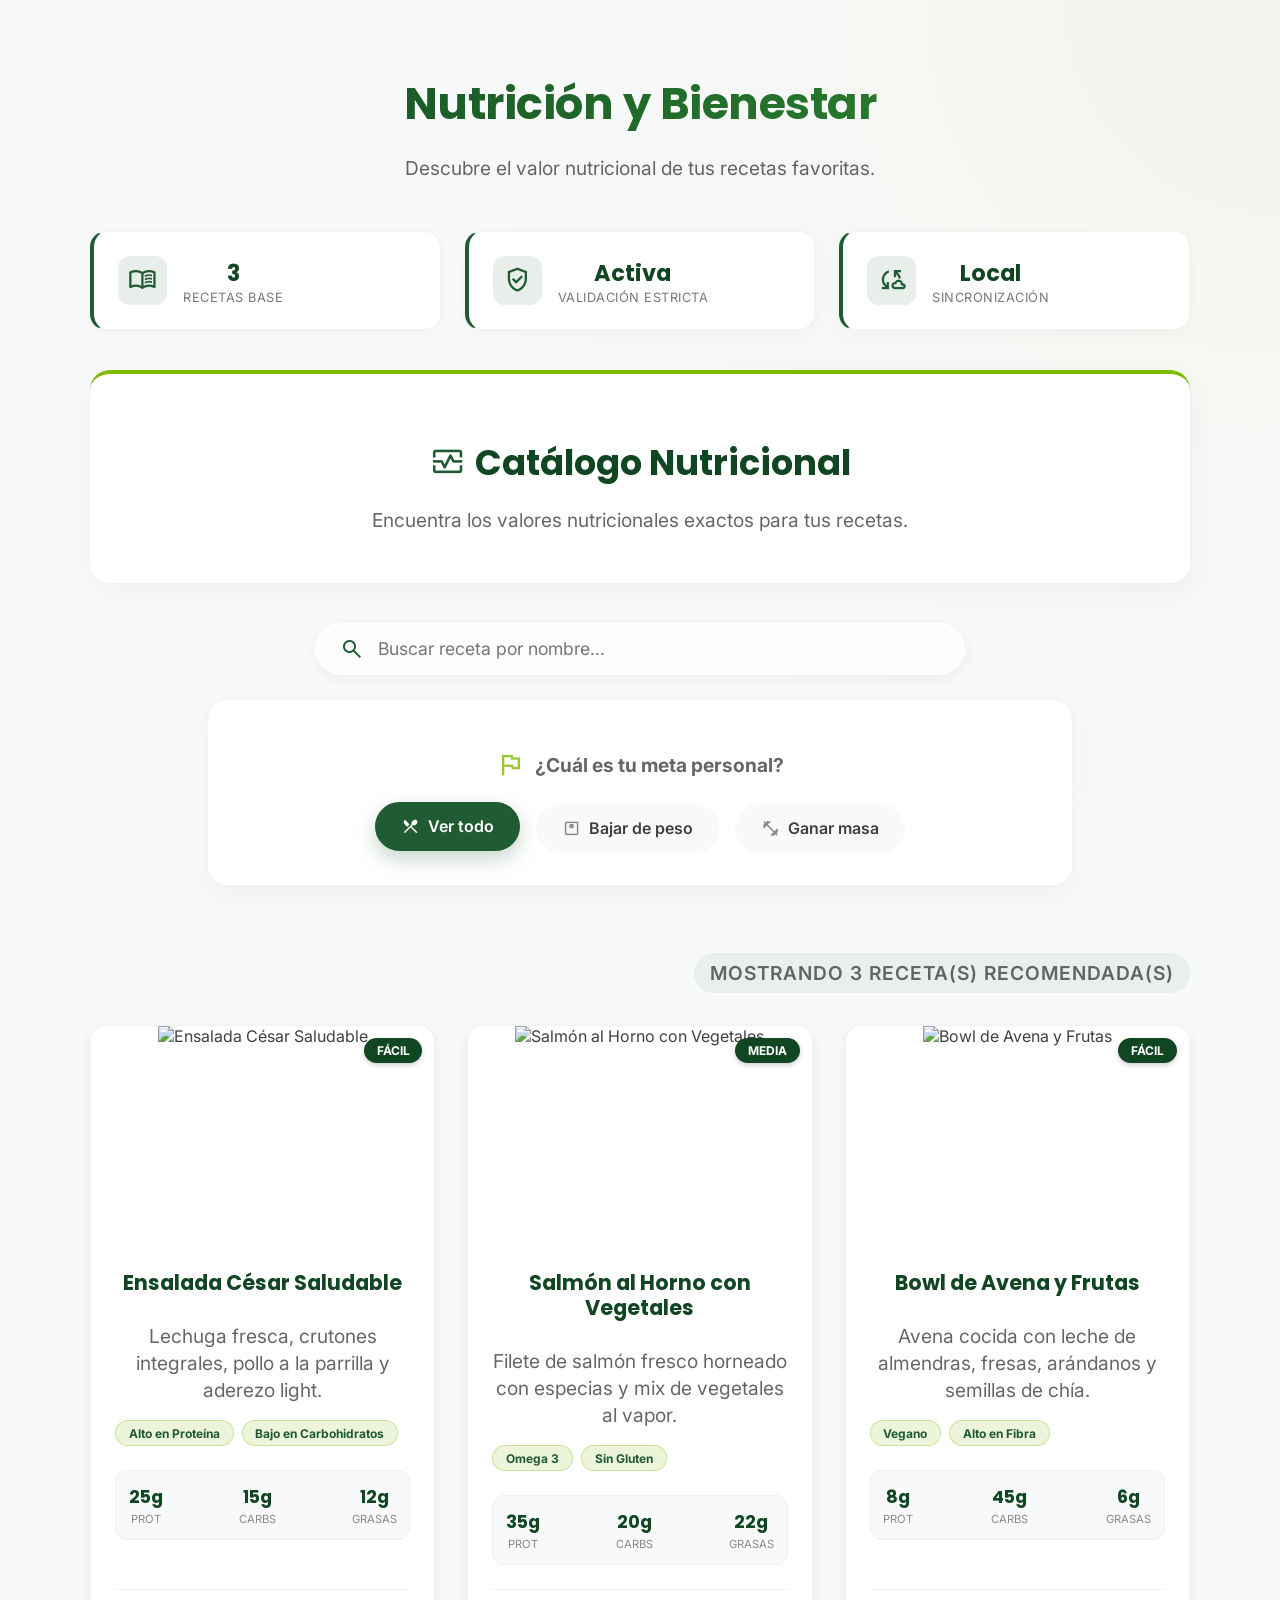
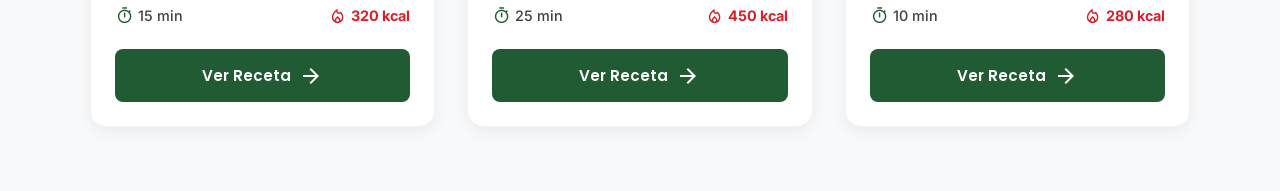
==== commit 6509e0fc: "refactor(nutricion): elimina botones de dificultad obsoletos y limpia el codigo" ====
--- a/modulos/nutricion/index.html
+++ b/modulos/nutricion/index.html
@@ -63,11 +63,6 @@
             </button>
         </div>
     </div>
-    <div class="filtros-rapidos">
-        <button class="filtro-btn activo" data-filtro="todas">Todas</button>
-        <button class="filtro-btn" data-filtro="Fácil">Fácil</button>
-        <button class="filtro-btn" data-filtro="Media">Media</button>
-    </div>
     <p id="error-busqueda" class="error-validacion">Por favor, ingrese un término de búsqueda válido (solo letras).</p>
     <p id="contador-resultados" class="contador-texto"></p>
     <div id="lista-nutricion" class="grid-recetas"></div>
--- a/modulos/nutricion/nutricion.css
+++ b/modulos/nutricion/nutricion.css
@@ -339,34 +339,6 @@
     font-size: 1.2rem;
     opacity: 0.8;
 }
-.filtros-rapidos {
-    display: flex;
-    justify-content: center;
-    gap: 10px;
-    margin-bottom: 2rem;
-}
-.filtro-btn {
-    background: #ffffff;
-    border: 1px solid rgba(0,0,0,0.1);
-    padding: 0.5rem 1.5rem;
-    border-radius: 30px;
-    font-family: 'Inter', sans-serif;
-    font-size: 0.9rem;
-    font-weight: 500;
-    color: var(--gris-texto);
-    cursor: pointer;
-    transition: all 0.3s ease;
-}
-.filtro-btn:hover {
-    border-color: var(--lima);
-    color: var(--verde-noche);
-}
-.filtro-btn.activo {
-    background: var(--verde-nutresa);
-    color: #ffffff;
-    border-color: var(--verde-nutresa);
-    box-shadow: 0 4px 10px rgba(33, 91, 51, 0.2);
-}
 .nutricion-wrapper header h1 {
     background: linear-gradient(90deg, var(--verde-noche) 0%, var(--verde-hoja) 100%);
     -webkit-background-clip: text;
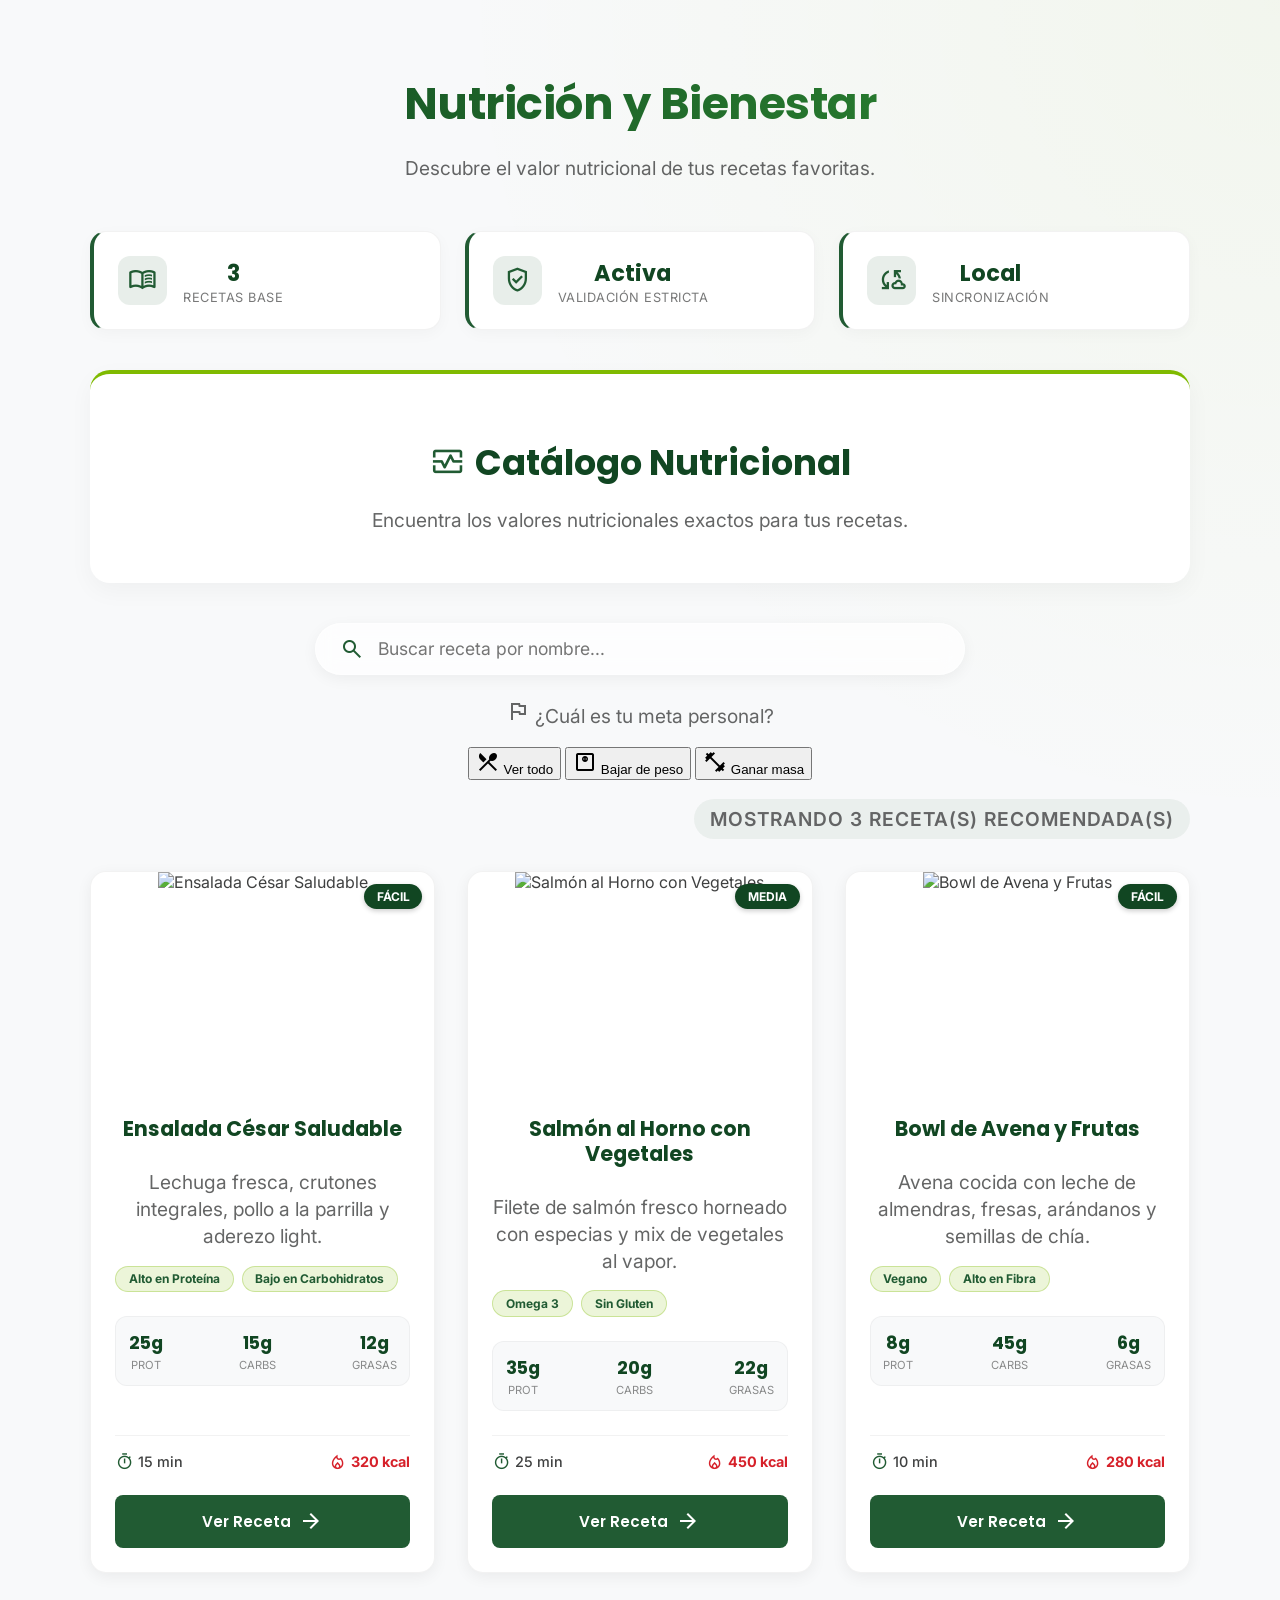
==== commit 4d3f1584: "organizacion del layout principal, sidebar y conexion con la api de nutricion" ====
--- a/modulos/nutricion/index.html
+++ b/modulos/nutricion/index.html
@@ -72,5 +72,9 @@
 <div id="footer"></div>
 <script src="../../assets/js/layout.js"></script>
 <script type="module" src="nutricion.ui.js"></script>
+<script src="../../services/api.config.js"></script>
+    <script src="../../services/nutricionServicio.js"></script>
+    <script src="../../assets/js/layout.js"></script>
+    <script src="nutricion.ui.js"></script>
 </body>
 </html>
--- a/modulos/nutricion/nutricion.css
+++ b/modulos/nutricion/nutricion.css
@@ -1,7 +1,3 @@
-/* =========================================
-   MÓDULO DE NUTRICIÓN - DISEÑO CORPORATIVO
-   Paleta de colores oficial (Nutresa)
-   ========================================= */
 :root {
     --verde-noche: #114622;
     --verde-nutresa: #215B33;
@@ -514,84 +510,41 @@
 
 
 
-/* --- Panel de Control de Objetivos (Premium) --- */
-.objetivo-selector {
-    background: #ffffff;
-    max-width: 800px;
-    margin: 0 auto 3rem auto;
-    padding: 2rem;
-    border-radius: 20px;
-    box-shadow: 0 10px 30px rgba(0,0,0,0.04);
+.progreso-nutricional {
+    margin: 2rem 0;
+    background: #f8f9fa;
+    padding: 1.5rem;
+    border-radius: 12px;
     border: 1px solid rgba(0,0,0,0.05);
-    text-align: center;
-}
-
-.objetivo-titulo {
-    font-family: 'Poppins', sans-serif;
-    font-weight: 700;
-    color: var(--verde-noche);
-    font-size: 1.3rem;
-    margin-bottom: 1.5rem;
-    display: flex;
-    justify-content: center;
-    align-items: center;
-    gap: 10px;
-}
-
-.objetivo-titulo .material-symbols-outlined {
-    color: var(--lima);
-    font-size: 1.8rem;
-}
-
-.objetivo-botones {
-    display: flex;
-    justify-content: center;
-    gap: 1rem;
-    flex-wrap: wrap;
-}
-
-.objetivo-btn {
-    display: flex;
-    align-items: center;
-    gap: 8px;
-    background: #f8f9fa;
-    color: var(--gris-texto);
-    border: 2px solid transparent;
-    padding: 0.8rem 1.5rem;
-    border-radius: 50px;
+}
+
+.progreso-texto {
+    display: flex;
+    justify-content: space-between;
     font-family: 'Inter', sans-serif;
+    font-size: 0.9rem;
+    color: var(--gris-texto);
+    margin-bottom: 0.8rem;
+    font-weight: 500;
+}
+
+.progreso-texto strong {
+    color: var(--verde-nutresa);
     font-size: 1rem;
-    font-weight: 600;
-    cursor: pointer;
-    transition: all 0.3s ease;
-}
-
-.objetivo-btn .material-symbols-outlined {
-    font-size: 1.2rem;
-    color: #888;
-    transition: color 0.3s ease;
-}
-
-.objetivo-btn:hover {
-    background: #ffffff;
-    border-color: var(--lima);
-    color: var(--verde-noche);
-    transform: translateY(-3px);
-    box-shadow: 0 5px 15px rgba(0,0,0,0.05);
-}
-
-.objetivo-btn:hover .material-symbols-outlined {
-    color: var(--verde-nutresa);
-}
-
-.objetivo-btn.activo {
-    background: var(--verde-nutresa);
-    color: #ffffff;
-    border-color: var(--verde-nutresa);
-    box-shadow: 0 8px 20px rgba(33, 91, 51, 0.25);
-    transform: translateY(-2px);
-}
-
-.objetivo-btn.activo .material-symbols-outlined {
-    color: #ffffff;
-}
+}
+
+.barra-fondo {
+    width: 100%;
+    height: 12px;
+    background: rgba(0,0,0,0.08);
+    border-radius: 10px;
+    overflow: hidden;
+}
+
+.barra-relleno {
+    height: 100%;
+    background: linear-gradient(90deg, var(--verde-nutresa) 0%, var(--lima) 100%);
+    border-radius: 10px;
+    transition: width 1s ease-in-out;
+}
+
